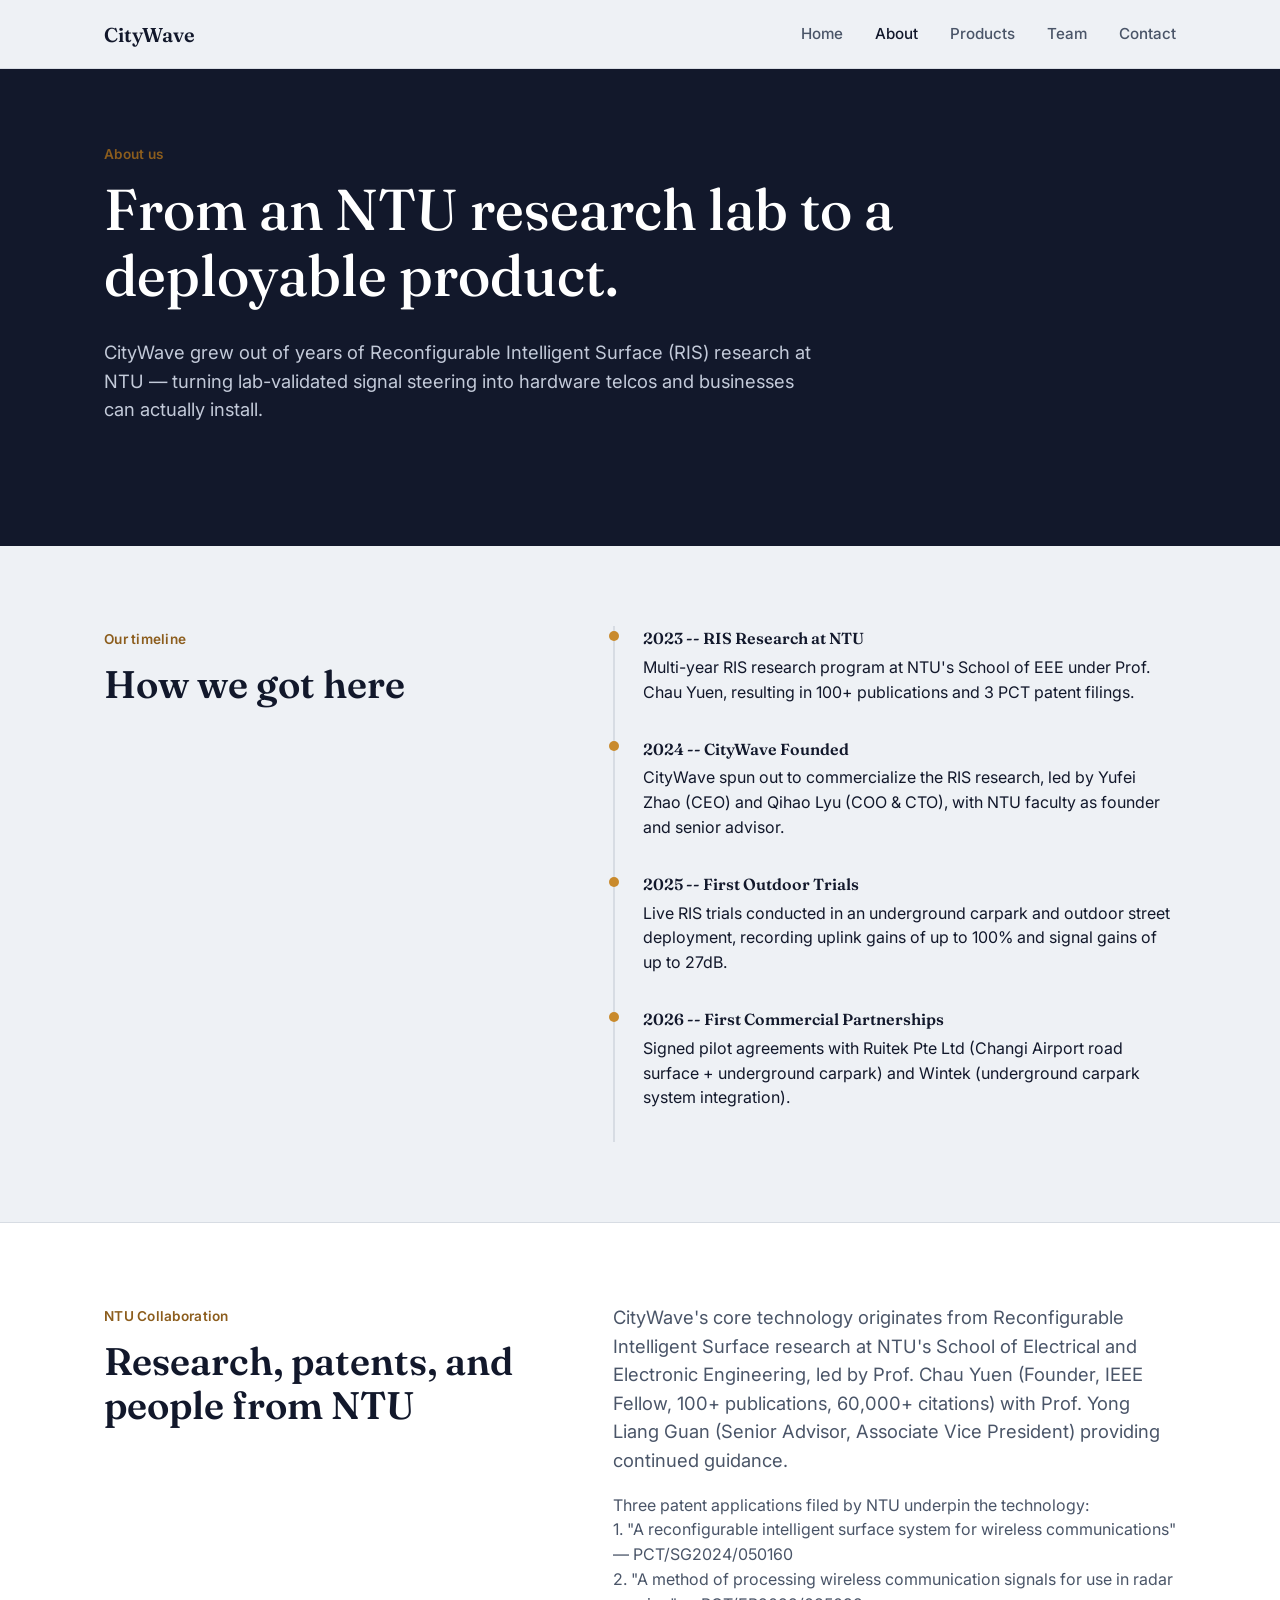
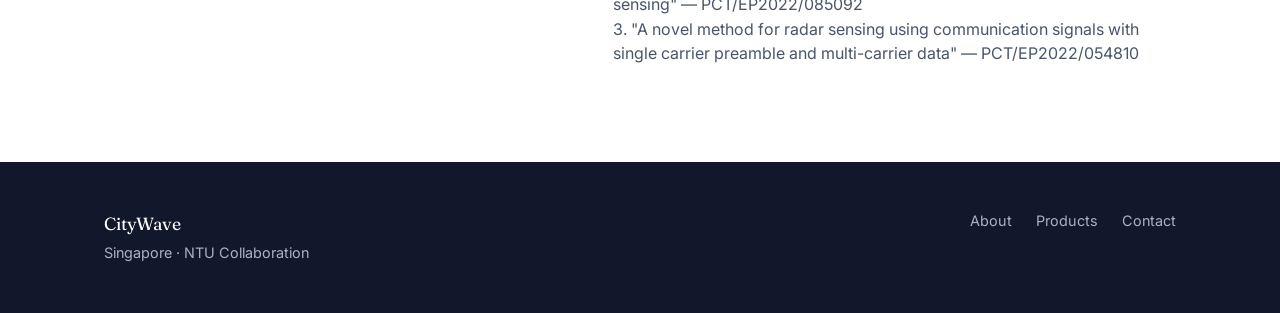
==== about.html @ 8ba80306 "Initial Site Scaffold" ====
<!DOCTYPE html>
<html lang="en">
<head>
<meta charset="UTF-8">
<meta name="viewport" content="width=device-width, initial-scale=1.0">
<title>About — CityWave</title>
<link rel="preconnect" href="https://fonts.googleapis.com">
<link href="https://fonts.googleapis.com/css2?family=Fraunces:wght@500;600&family=Inter:wght@400;500;600&display=swap" rel="stylesheet">
<link rel="stylesheet" href="css/style.css">
<link rel="stylesheet" href="css/components.css">
</head>
<body>

<nav class="site-nav">
  <div class="container">
    <a href="index.html" class="brand">CityWave</a>
    <button class="nav-toggle" aria-label="Toggle navigation" aria-expanded="false">☰</button>
    <ul class="nav-links">
      <li><a href="index.html">Home</a></li>
      <li><a href="about.html" aria-current="page">About</a></li>
      <li><a href="products.html">Products</a></li>
      <li><a href="team.html">Team</a></li>
      <li><a href="contact.html">Contact</a></li>
    </ul>
  </div>
</nav>

<header class="hero" style="padding-bottom:2rem;">
  <div class="container" style="grid-template-columns:1fr;">
    <div>
      <span class="eyebrow">About us</span>
      <h1>From an NTU research lab to a deployable product.</h1>
      <p class="lede" style="max-width:60ch;">CityWave grew out of years of Reconfigurable Intelligent Surface (RIS) research at NTU — turning lab-validated signal steering into hardware telcos and businesses can actually install.</p>
    </div>
  </div>
</header>

<section>
  <div class="container split">
    <div>
      <span class="eyebrow">Our timeline</span>
      <h2>How we got here</h2>
    </div>
    <ul class="timeline">
      <li>
        <span class="year">2023 -- RIS Research at NTU</span>
        Multi-year RIS research program at NTU's School of EEE under Prof. Chau Yuen, resulting in 100+ publications and 3 PCT patent filings.
      </li>
      <li>
        <span class="year">2024 -- CityWave Founded</span>
        CityWave spun out to commercialize the RIS research, led by Yufei Zhao (CEO) and Qihao Lyu (COO & CTO), with NTU faculty as founder and senior advisor.
      </li>
      <li>
        <span class="year">2025 -- First Outdoor Trials</span>
        Live RIS trials conducted in an underground carpark and outdoor street deployment, recording uplink gains of up to 100% and signal gains of up to 27dB.
      </li>
      <li>
        <span class="year">2026 -- First Commercial Partnerships</span>
        Signed pilot agreements with Ruitek Pte Ltd (Changi Airport road surface + underground carpark) and Wintek (underground carpark system integration).
      </li>
    </ul>
  </div>
</section>

<section style="background:var(--paper-raised); border-top:1px solid var(--line);">
  <div class="container split">
    <div>
      <span class="eyebrow">NTU Collaboration</span>
      <h2>Research, patents, and people from NTU</h2>
    </div>
    <div>
      <p class="lede" style="max-width:60ch;">CityWave's core technology originates from Reconfigurable Intelligent Surface research at NTU's School of Electrical and Electronic Engineering, led by Prof. Chau Yuen (Founder, IEEE Fellow, 100+ publications, 60,000+ citations) with Prof. Yong Liang Guan (Senior Advisor, Associate Vice President) providing continued guidance.</p>
      <p style="color:var(--slate); max-width:60ch;">Three patent applications filed by NTU underpin the technology:
        <br>1. "A reconfigurable intelligent surface system for wireless communications" — PCT/SG2024/050160
        <br>2. "A method of processing wireless communication signals for use in radar sensing" — PCT/EP2022/085092
        <br>3. "A novel method for radar sensing using communication signals with single carrier preamble and multi-carrier data" — PCT/EP2022/054810</p>
    </div>
  </div>
</section>

<footer class="site-footer">
  <div class="container">
    <div>
      <p style="margin:0; color:#fff; font-family:var(--font-display); font-size:1.1rem;">CityWave</p>
      <p style="margin:0.3rem 0 0;">Singapore · NTU Collaboration</p>
    </div>
    <ul class="footer-links">
      <li><a href="about.html">About</a></li>
      <li><a href="products.html">Products</a></li>
      <li><a href="contact.html">Contact</a></li>
    </ul>
  </div>
</footer>

<script src="js/main.js"></script>
</body>
</html>
---- css/style.css ----
/* =========================================================
   Solstice Labs — Global Styles
   Replace "Solstice Labs" throughout with your real company name.
   ========================================================= */

:root {
  /* Color tokens */
  --ink: #12182B;        /* primary dark — bg for hero/footer, text elsewhere */
  --ink-soft: #2A3350;   /* lighter panel on dark sections */
  --paper: #EEF1F5;      /* page background */
  --paper-raised: #FFFFFF;
  --slate: #4A5568;      /* secondary text */
  --slate-light: #7C879C;
  --accent: #C98A2C;     /* amber — links, highlights, CTA */
  --accent-deep: #8C5D1D;
  --line: #D7DCE3;       /* hairline borders */

  /* Type */
  --font-display: "Fraunces", Georgia, serif;
  --font-body: "Inter", -apple-system, BlinkMacSystemFont, sans-serif;

  /* Layout */
  --max-width: 1120px;
  --gutter: 1.5rem;
}

* { box-sizing: border-box; }

html {
  scroll-behavior: smooth;
}

body {
  margin: 0;
  font-family: var(--font-body);
  color: var(--ink);
  background: var(--paper);
  line-height: 1.55;
  -webkit-font-smoothing: antialiased;
}

img { max-width: 100%; display: block; }

a {
  color: inherit;
  text-decoration: none;
}

h1, h2, h3, h4 {
  font-family: var(--font-display);
  font-weight: 600;
  line-height: 1.15;
  margin: 0 0 0.5em;
}

h1 { font-size: clamp(2.4rem, 5vw, 3.6rem); font-weight: 500; }
h2 { font-size: clamp(1.7rem, 3.2vw, 2.4rem); }
h3 { font-size: 1.25rem; }

p { margin: 0 0 1em; }

.container {
  max-width: var(--max-width);
  margin: 0 auto;
  padding: 0 var(--gutter);
}

section {
  padding: 5rem 0;
}

.eyebrow {
  color: var(--accent-deep);
  font-size: 0.85rem;
  font-weight: 600;
  letter-spacing: 0.02em;
  margin-bottom: 0.75rem;
  display: inline-block;
}

.lede {
  font-size: 1.15rem;
  color: var(--slate);
  max-width: 42ch;
}

.btn {
  display: inline-flex;
  align-items: center;
  gap: 0.5rem;
  padding: 0.75rem 1.4rem;
  border-radius: 4px;
  font-weight: 600;
  font-size: 0.95rem;
  cursor: pointer;
  border: 1px solid transparent;
  transition: background 0.15s ease, color 0.15s ease, border-color 0.15s ease;
}

.btn-primary {
  background: var(--accent);
  color: var(--ink);
}
.btn-primary:hover { background: #b87c26; }

.btn-ghost {
  border-color: rgba(255,255,255,0.35);
  color: inherit;
}
.btn-ghost:hover { border-color: var(--accent); color: var(--accent); }

@media (prefers-reduced-motion: reduce) {
  html { scroll-behavior: auto; }
  * { animation-duration: 0.001ms !important; transition-duration: 0.001ms !important; }
}

@media (max-width: 720px) {
  section { padding: 3.5rem 0; }
}
---- css/components.css ----
/* =========================================================
   Reusable components: nav, footer, cards, hero, timeline
   ========================================================= */

/* --- Nav --- */
.site-nav {
  position: sticky;
  top: 0;
  z-index: 50;
  background: var(--paper);
  border-bottom: 1px solid var(--line);
}

.site-nav .container {
  display: flex;
  align-items: center;
  justify-content: space-between;
  height: 4.25rem;
}

.brand {
  font-family: var(--font-display);
  font-size: 1.25rem;
  font-weight: 600;
}

.nav-links {
  display: flex;
  gap: 2rem;
  list-style: none;
  margin: 0;
  padding: 0;
  font-size: 0.95rem;
  font-weight: 500;
}

.nav-links a {
  color: var(--slate);
  transition: color 0.15s ease;
}
.nav-links a:hover,
.nav-links a[aria-current="page"] {
  color: var(--ink);
}

.nav-toggle {
  display: none;
  background: none;
  border: none;
  font-size: 1.5rem;
  cursor: pointer;
}

@media (max-width: 720px) {
  .nav-links {
    position: absolute;
    top: 4.25rem;
    left: 0;
    right: 0;
    background: var(--paper);
    border-bottom: 1px solid var(--line);
    flex-direction: column;
    gap: 0;
    display: none;
  }
  .nav-links.open { display: flex; }
  .nav-links li { border-top: 1px solid var(--line); }
  .nav-links a { display: block; padding: 1rem var(--gutter); }
  .nav-toggle { display: block; }
}

/* --- Hero --- */
.hero {
  background: var(--ink);
  color: var(--paper);
}

.hero .container {
  display: grid;
  grid-template-columns: 1.1fr 0.9fr;
  gap: 3rem;
  align-items: center;
  padding-top: 4.5rem;
  padding-bottom: 4.5rem;
}

.hero h1 { color: #fff; }
.hero .lede { color: #C3CAD9; }

.hero-actions {
  display: flex;
  gap: 1rem;
  margin-top: 2rem;
}

.hero-diagram { width: 100%; height: auto; }

@media (max-width: 860px) {
  .hero .container { grid-template-columns: 1fr; }
  .hero-diagram { max-width: 340px; margin: 0 auto; }
}

/* --- Collaboration strip --- */
.collab-strip {
  padding: 2rem 0;
  border-bottom: 1px solid var(--line);
}
.collab-strip .container {
  display: flex;
  align-items: center;
  gap: 1.5rem;
  flex-wrap: wrap;
}
.collab-strip p {
  margin: 0;
  color: var(--slate);
  font-size: 0.95rem;
}
.collab-badge {
  font-family: var(--font-display);
  font-weight: 600;
  border: 1px solid var(--line);
  border-radius: 4px;
  padding: 0.4rem 0.9rem;
  font-size: 0.9rem;
}

/* --- Cards --- */
.card-grid {
  display: grid;
  grid-template-columns: repeat(3, 1fr);
  gap: 1.75rem;
}

@media (max-width: 860px) {
  .card-grid { grid-template-columns: 1fr; }
}

.card {
  background: var(--paper-raised);
  border: 1px solid var(--line);
  border-radius: 6px;
  padding: 1.75rem;
}

.card .tag {
  font-size: 0.8rem;
  font-weight: 600;
  color: var(--accent-deep);
  margin-bottom: 0.6rem;
  display: inline-block;
}

.card p { color: var(--slate); font-size: 0.95rem; }

.card-link {
  font-weight: 600;
  color: var(--ink);
  border-bottom: 1px solid var(--accent);
}

/* --- Section split (two-column editorial) --- */
.split {
  display: grid;
  grid-template-columns: 0.9fr 1.1fr;
  gap: 3rem;
  align-items: start;
}
@media (max-width: 860px) {
  .split { grid-template-columns: 1fr; }
}

/* --- Timeline (founding story — genuinely sequential) --- */
.timeline {
  list-style: none;
  margin: 0;
  padding: 0;
  border-left: 2px solid var(--line);
}
.timeline li {
  position: relative;
  padding: 0 0 2rem 1.75rem;
}
.timeline li::before {
  content: "";
  position: absolute;
  left: -6px;
  top: 0.3rem;
  width: 10px;
  height: 10px;
  border-radius: 50%;
  background: var(--accent);
}
.timeline .year {
  font-family: var(--font-display);
  font-weight: 600;
  color: var(--ink);
  display: block;
  margin-bottom: 0.25rem;
}

/* --- Team --- */
.team-grid {
  display: grid;
  grid-template-columns: repeat(3, 1fr);
  gap: 2rem;
}
@media (max-width: 720px) {
  .team-grid { grid-template-columns: repeat(2, 1fr); }
}
.avatar {
  width: 72px;
  height: 72px;
  border-radius: 50%;
  background: var(--ink);
  color: #fff;
  display: flex;
  align-items: center;
  justify-content: center;
  font-family: var(--font-display);
  font-size: 1.3rem;
  margin-bottom: 1rem;
}
.team-member .role {
  color: var(--accent-deep);
  font-size: 0.9rem;
  font-weight: 600;
  margin-bottom: 0.5rem;
  display: block;
}

/* --- Contact form --- */
.contact-form {
  display: grid;
  gap: 1.1rem;
  max-width: 520px;
}
.contact-form label {
  display: block;
  font-weight: 600;
  font-size: 0.9rem;
  margin-bottom: 0.4rem;
}
.contact-form input,
.contact-form textarea {
  width: 100%;
  padding: 0.7rem 0.9rem;
  border: 1px solid var(--line);
  border-radius: 4px;
  font-family: var(--font-body);
  font-size: 1rem;
  background: var(--paper-raised);
}
.contact-form textarea { resize: vertical; min-height: 120px; }

/* --- Footer --- */
.site-footer {
  background: var(--ink);
  color: #A9B2C4;
  padding: 3rem 0;
  font-size: 0.9rem;
}
.site-footer .container {
  display: flex;
  justify-content: space-between;
  flex-wrap: wrap;
  gap: 1.5rem;
}
.site-footer a:hover { color: #fff; }
.footer-links {
  display: flex;
  gap: 1.5rem;
  list-style: none;
  padding: 0;
  margin: 0;
}
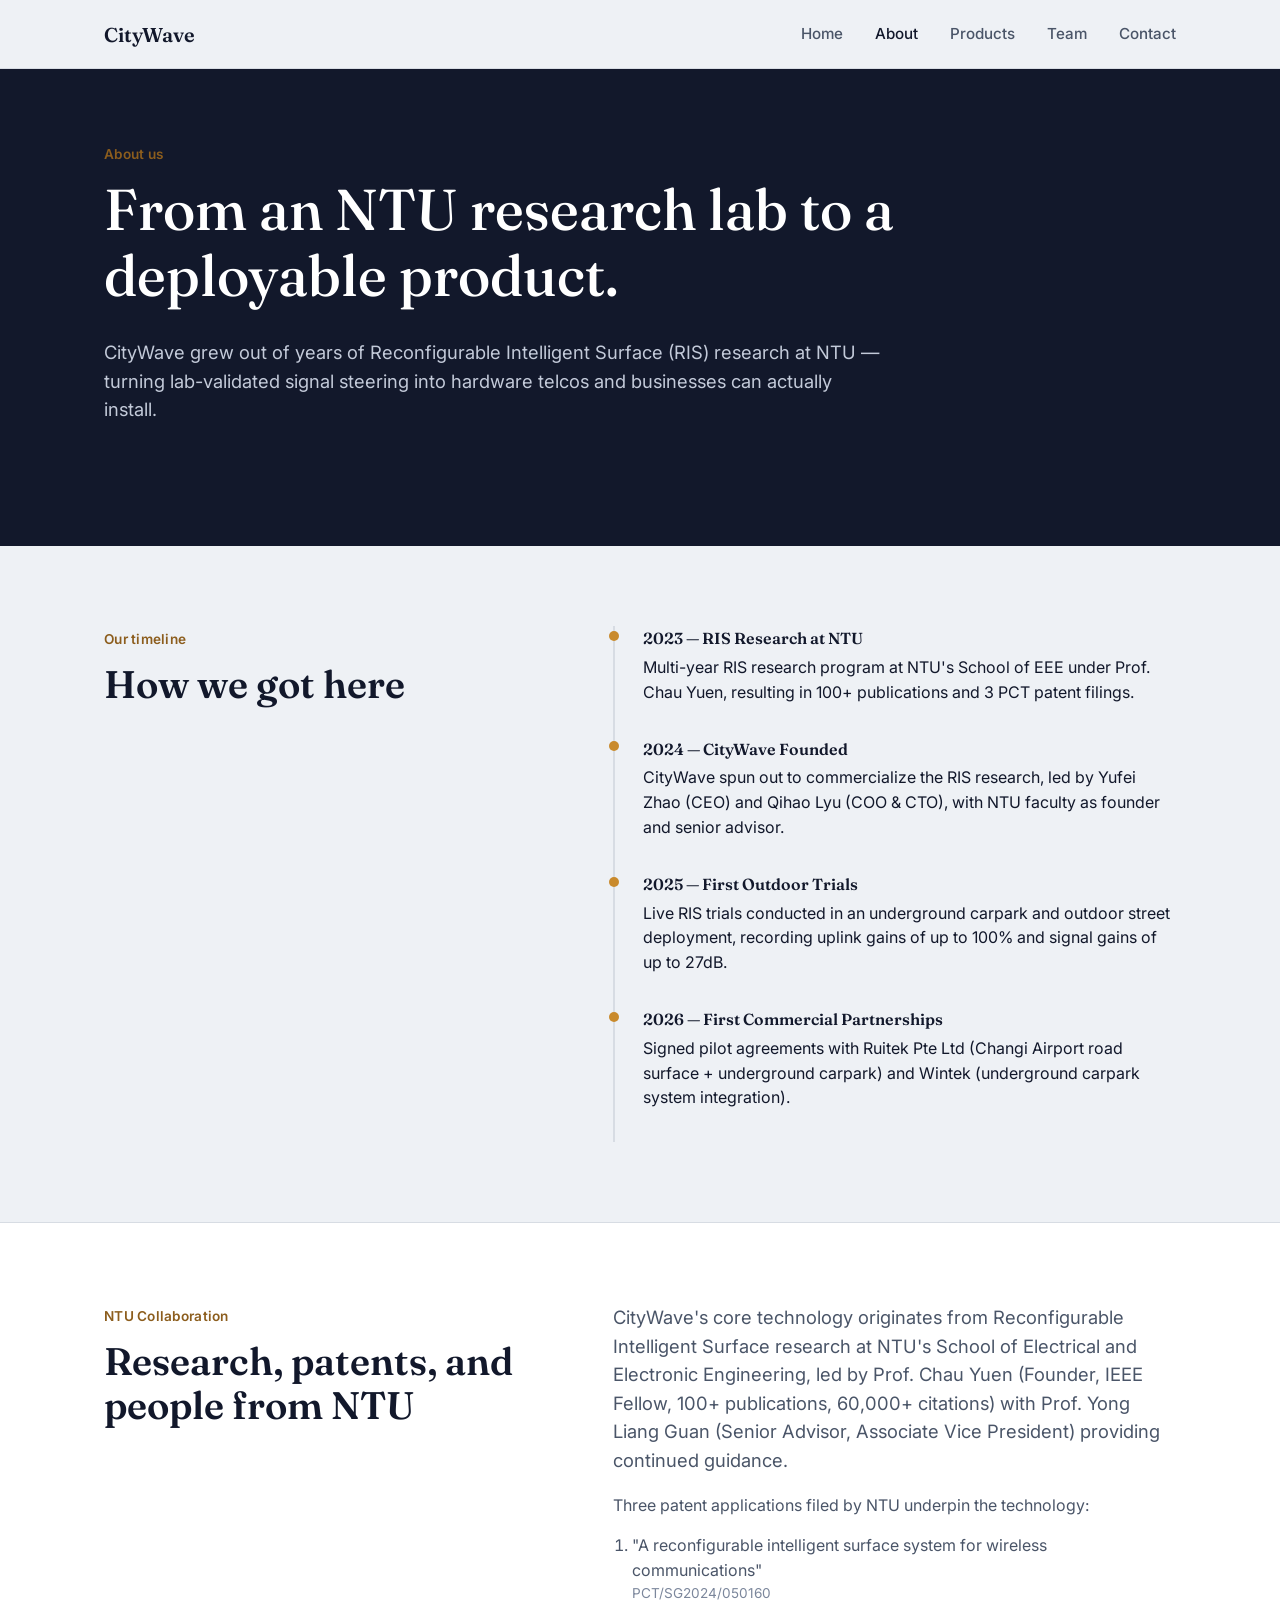
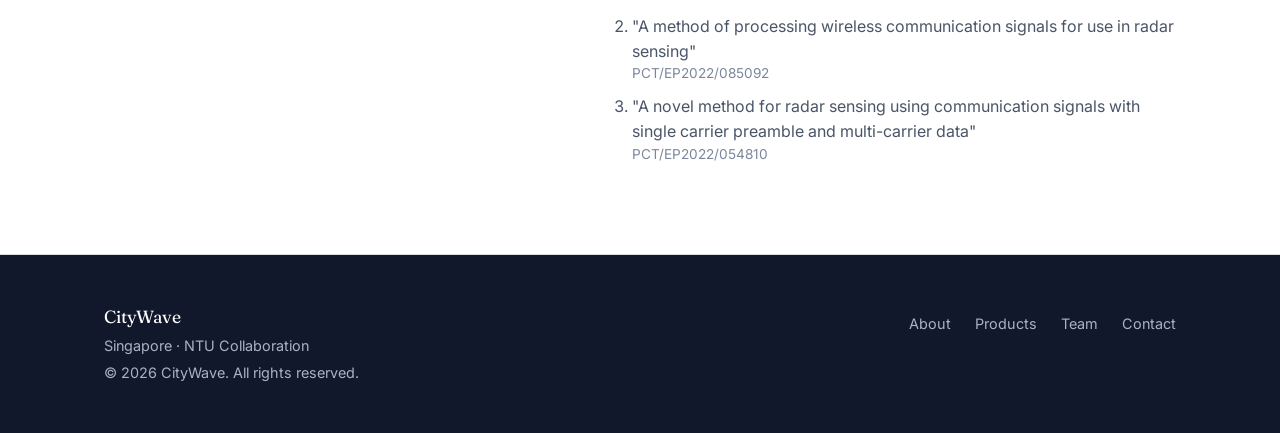
==== commit d998ff0f: "feat: add team photos, hero animation and site-wide polish" ====
--- a/about.html
+++ b/about.html
@@ -4,7 +4,15 @@
 <meta charset="UTF-8">
 <meta name="viewport" content="width=device-width, initial-scale=1.0">
 <title>About — CityWave</title>
+<meta name="description" content="CityWave grew out of Reconfigurable Intelligent Surface research at NTU's School of EEE, turning lab-validated signal steering into deployable hardware.">
+<meta name="theme-color" content="#EEF1F5">
+<meta property="og:type" content="website">
+<meta property="og:site_name" content="CityWave">
+<meta property="og:title" content="About — CityWave">
+<meta property="og:description" content="From an NTU research lab to a deployable 5G coverage product.">
+<link rel="icon" href="favicon.svg" type="image/svg+xml">
 <link rel="preconnect" href="https://fonts.googleapis.com">
+<link rel="preconnect" href="https://fonts.gstatic.com" crossorigin>
 <link href="https://fonts.googleapis.com/css2?family=Fraunces:wght@500;600&family=Inter:wght@400;500;600&display=swap" rel="stylesheet">
 <link rel="stylesheet" href="css/style.css">
 <link rel="stylesheet" href="css/components.css">
@@ -14,8 +22,8 @@
 <nav class="site-nav">
   <div class="container">
     <a href="index.html" class="brand">CityWave</a>
-    <button class="nav-toggle" aria-label="Toggle navigation" aria-expanded="false">☰</button>
-    <ul class="nav-links">
+    <button class="nav-toggle" aria-label="Menu" aria-controls="site-menu" aria-expanded="false"><span class="nav-toggle-bars" aria-hidden="true"></span></button>
+    <ul class="nav-links" id="site-menu">
       <li><a href="index.html">Home</a></li>
       <li><a href="about.html" aria-current="page">About</a></li>
       <li><a href="products.html">Products</a></li>
@@ -25,12 +33,12 @@
   </div>
 </nav>
 
-<header class="hero" style="padding-bottom:2rem;">
-  <div class="container" style="grid-template-columns:1fr;">
+<header class="hero hero--page">
+  <div class="container">
     <div>
       <span class="eyebrow">About us</span>
       <h1>From an NTU research lab to a deployable product.</h1>
-      <p class="lede" style="max-width:60ch;">CityWave grew out of years of Reconfigurable Intelligent Surface (RIS) research at NTU — turning lab-validated signal steering into hardware telcos and businesses can actually install.</p>
+      <p class="lede lede--wide">CityWave grew out of years of Reconfigurable Intelligent Surface (RIS) research at NTU — turning lab-validated signal steering into hardware telcos and businesses can actually install.</p>
     </div>
   </div>
 </header>
@@ -43,37 +51,39 @@
     </div>
     <ul class="timeline">
       <li>
-        <span class="year">2023 -- RIS Research at NTU</span>
+        <span class="year">2023 — RIS Research at NTU</span>
         Multi-year RIS research program at NTU's School of EEE under Prof. Chau Yuen, resulting in 100+ publications and 3 PCT patent filings.
       </li>
       <li>
-        <span class="year">2024 -- CityWave Founded</span>
+        <span class="year">2024 — CityWave Founded</span>
         CityWave spun out to commercialize the RIS research, led by Yufei Zhao (CEO) and Qihao Lyu (COO & CTO), with NTU faculty as founder and senior advisor.
       </li>
       <li>
-        <span class="year">2025 -- First Outdoor Trials</span>
+        <span class="year">2025 — First Outdoor Trials</span>
         Live RIS trials conducted in an underground carpark and outdoor street deployment, recording uplink gains of up to 100% and signal gains of up to 27dB.
       </li>
       <li>
-        <span class="year">2026 -- First Commercial Partnerships</span>
+        <span class="year">2026 — First Commercial Partnerships</span>
         Signed pilot agreements with Ruitek Pte Ltd (Changi Airport road surface + underground carpark) and Wintek (underground carpark system integration).
       </li>
     </ul>
   </div>
 </section>
 
-<section style="background:var(--paper-raised); border-top:1px solid var(--line);">
+<section class="section-alt">
   <div class="container split">
     <div>
       <span class="eyebrow">NTU Collaboration</span>
       <h2>Research, patents, and people from NTU</h2>
     </div>
     <div>
-      <p class="lede" style="max-width:60ch;">CityWave's core technology originates from Reconfigurable Intelligent Surface research at NTU's School of Electrical and Electronic Engineering, led by Prof. Chau Yuen (Founder, IEEE Fellow, 100+ publications, 60,000+ citations) with Prof. Yong Liang Guan (Senior Advisor, Associate Vice President) providing continued guidance.</p>
-      <p style="color:var(--slate); max-width:60ch;">Three patent applications filed by NTU underpin the technology:
-        <br>1. "A reconfigurable intelligent surface system for wireless communications" — PCT/SG2024/050160
-        <br>2. "A method of processing wireless communication signals for use in radar sensing" — PCT/EP2022/085092
-        <br>3. "A novel method for radar sensing using communication signals with single carrier preamble and multi-carrier data" — PCT/EP2022/054810</p>
+      <p class="lede lede--wide">CityWave's core technology originates from Reconfigurable Intelligent Surface research at NTU's School of Electrical and Electronic Engineering, led by Prof. Chau Yuen (Founder, IEEE Fellow, 100+ publications, 60,000+ citations) with Prof. Yong Liang Guan (Senior Advisor, Associate Vice President) providing continued guidance.</p>
+      <p class="muted">Three patent applications filed by NTU underpin the technology:</p>
+      <ol class="patent-list">
+        <li>"A reconfigurable intelligent surface system for wireless communications" <span class="patent-id">PCT/SG2024/050160</span></li>
+        <li>"A method of processing wireless communication signals for use in radar sensing" <span class="patent-id">PCT/EP2022/085092</span></li>
+        <li>"A novel method for radar sensing using communication signals with single carrier preamble and multi-carrier data" <span class="patent-id">PCT/EP2022/054810</span></li>
+      </ol>
     </div>
   </div>
 </section>
@@ -81,12 +91,14 @@
 <footer class="site-footer">
   <div class="container">
     <div>
-      <p style="margin:0; color:#fff; font-family:var(--font-display); font-size:1.1rem;">CityWave</p>
-      <p style="margin:0.3rem 0 0;">Singapore · NTU Collaboration</p>
+      <p class="footer-brand">CityWave</p>
+      <p class="footer-meta">Singapore · NTU Collaboration</p>
+      <p class="footer-meta">© 2026 CityWave. All rights reserved.</p>
     </div>
     <ul class="footer-links">
       <li><a href="about.html">About</a></li>
       <li><a href="products.html">Products</a></li>
+      <li><a href="team.html">Team</a></li>
       <li><a href="contact.html">Contact</a></li>
     </ul>
   </div>
--- a/css/style.css
+++ b/css/style.css
@@ -1,6 +1,5 @@
 /* =========================================================
-   Solstice Labs — Global Styles
-   Replace "Solstice Labs" throughout with your real company name.
+   CityWave — Global Styles
    ========================================================= */
 
 :root {
@@ -22,12 +21,14 @@
   /* Layout */
   --max-width: 1120px;
   --gutter: 1.5rem;
+  --nav-height: 4.25rem;
 }
 
 * { box-sizing: border-box; }
 
 html {
   scroll-behavior: smooth;
+  scroll-padding-top: var(--nav-height); /* keep anchor targets clear of the sticky nav */
 }
 
 body {
@@ -53,8 +54,8 @@
   margin: 0 0 0.5em;
 }
 
-h1 { font-size: clamp(2.4rem, 5vw, 3.6rem); font-weight: 500; }
-h2 { font-size: clamp(1.7rem, 3.2vw, 2.4rem); }
+h1 { font-size: clamp(2rem, 4.5vw + 0.5rem, 3.6rem); font-weight: 500; }
+h2 { font-size: clamp(1.5rem, 3vw + 0.4rem, 2.4rem); }
 h3 { font-size: 1.25rem; }
 
 p { margin: 0 0 1em; }
@@ -68,6 +69,14 @@
 section {
   padding: 5rem 0;
 }
+
+.section-alt {
+  background: var(--paper-raised);
+  border-top: 1px solid var(--line);
+  border-bottom: 1px solid var(--line);
+}
+
+.section-title { margin-bottom: 2.5rem; }
 
 .eyebrow {
   color: var(--accent-deep);
@@ -83,19 +92,26 @@
   color: var(--slate);
   max-width: 42ch;
 }
+.lede--wide { max-width: 65ch; }
+
+.muted { color: var(--slate); }
 
 .btn {
   display: inline-flex;
   align-items: center;
+  justify-content: center;
   gap: 0.5rem;
+  min-height: 44px;
   padding: 0.75rem 1.4rem;
   border-radius: 4px;
   font-weight: 600;
   font-size: 0.95rem;
+  font-family: var(--font-body);
   cursor: pointer;
   border: 1px solid transparent;
   transition: background 0.15s ease, color 0.15s ease, border-color 0.15s ease;
 }
+.btn:disabled { opacity: 0.6; cursor: wait; }
 
 .btn-primary {
   background: var(--accent);
@@ -109,9 +125,20 @@
 }
 .btn-ghost:hover { border-color: var(--accent); color: var(--accent); }
 
+/* Scroll reveal — main.js adds .reveal to section content, then .is-visible once it scrolls into view */
+.reveal {
+  opacity: 0;
+  transform: translateY(24px);
+  transition: opacity 0.6s ease, transform 0.6s ease;
+}
+.reveal.is-visible {
+  opacity: 1;
+  transform: none;
+}
+
 @media (prefers-reduced-motion: reduce) {
   html { scroll-behavior: auto; }
-  * { animation-duration: 0.001ms !important; transition-duration: 0.001ms !important; }
+  *, *::before, *::after { animation-duration: 0.001ms !important; transition-duration: 0.001ms !important; }
 }
 
 @media (max-width: 720px) {
--- a/css/components.css
+++ b/css/components.css
@@ -15,7 +15,7 @@
   display: flex;
   align-items: center;
   justify-content: space-between;
-  height: 4.25rem;
+  height: var(--nav-height);
 }
 
 .brand {
@@ -43,22 +43,52 @@
   color: var(--ink);
 }
 
+/* Hamburger button: 44px tap target, three CSS bars that morph into an X */
 .nav-toggle {
   display: none;
+  align-items: center;
+  justify-content: center;
+  width: 44px;
+  height: 44px;
+  margin-right: -10px; /* optically align the bars with the gutter */
+  padding: 0;
   background: none;
   border: none;
-  font-size: 1.5rem;
+  color: var(--ink);
   cursor: pointer;
 }
+.nav-toggle-bars,
+.nav-toggle-bars::before,
+.nav-toggle-bars::after {
+  display: block;
+  width: 22px;
+  height: 2px;
+  border-radius: 2px;
+  background: currentColor;
+  transition: transform 0.2s ease, background-color 0.2s ease;
+}
+.nav-toggle-bars { position: relative; }
+.nav-toggle-bars::before,
+.nav-toggle-bars::after {
+  content: "";
+  position: absolute;
+  left: 0;
+}
+.nav-toggle-bars::before { top: -7px; }
+.nav-toggle-bars::after { top: 7px; }
+.nav-toggle[aria-expanded="true"] .nav-toggle-bars { background-color: transparent; }
+.nav-toggle[aria-expanded="true"] .nav-toggle-bars::before { transform: translateY(7px) rotate(45deg); }
+.nav-toggle[aria-expanded="true"] .nav-toggle-bars::after { transform: translateY(-7px) rotate(-45deg); }
 
 @media (max-width: 720px) {
   .nav-links {
     position: absolute;
-    top: 4.25rem;
+    top: var(--nav-height);
     left: 0;
     right: 0;
     background: var(--paper);
     border-bottom: 1px solid var(--line);
+    box-shadow: 0 12px 24px rgba(18, 24, 43, 0.08);
     flex-direction: column;
     gap: 0;
     display: none;
@@ -66,7 +96,7 @@
   .nav-links.open { display: flex; }
   .nav-links li { border-top: 1px solid var(--line); }
   .nav-links a { display: block; padding: 1rem var(--gutter); }
-  .nav-toggle { display: block; }
+  .nav-toggle { display: inline-flex; }
 }
 
 /* --- Hero --- */
@@ -84,20 +114,110 @@
   padding-bottom: 4.5rem;
 }
 
+/* Inner-page hero: single column, tighter bottom */
+.hero--page { padding-bottom: 2rem; }
+.hero--page .container { grid-template-columns: 1fr; }
+
 .hero h1 { color: #fff; }
 .hero .lede { color: #C3CAD9; }
 
 .hero-actions {
   display: flex;
+  flex-wrap: wrap;
   gap: 1rem;
   margin-top: 2rem;
 }
 
 .hero-diagram { width: 100%; height: auto; }
+
+/* Hero signal animation — one 3.6s loop:
+   0–0.9s pulse travels base station -> panel, panel ripples,
+   0.9–1.8s pulses travel panel -> devices, devices light up on arrival.
+   Lines use pathLength="1", so dash lengths are fractions of each line. */
+.hero-diagram .signal line {
+  stroke-dasharray: 0.18 2;
+  stroke-dashoffset: 0.2; /* dash parked just before the line start = hidden */
+  animation: signal-travel 3.6s linear infinite;
+}
+.hero-diagram .signal-out { animation-delay: 0.9s; }
+
+.hero-diagram .ripple,
+.hero-diagram .node {
+  transform-box: fill-box;
+  transform-origin: center;
+}
+.hero-diagram .ripple {
+  opacity: 0;
+  animation: ripple 3.6s ease-out 0.9s infinite;
+}
+.hero-diagram .node-source { animation: node-ping 3.6s ease-out infinite; }
+.hero-diagram .node-device { animation: node-ping 3.6s ease-out 1.8s infinite; }
+
+@keyframes signal-travel {
+  0%        { stroke-dashoffset: 0.2; }
+  25%, 100% { stroke-dashoffset: -1.02; }
+}
+@keyframes ripple {
+  0%        { opacity: 0.9; transform: scale(1); }
+  35%, 100% { opacity: 0;   transform: scale(4); }
+}
+@keyframes node-ping {
+  0%        { fill: #F2C27A; transform: scale(1.5); }
+  20%, 100% { fill: #EEF1F5; transform: scale(1); }
+}
+
+@media (prefers-reduced-motion: reduce) {
+  .hero-diagram * { animation: none !important; }
+}
 
 @media (max-width: 860px) {
   .hero .container { grid-template-columns: 1fr; }
   .hero-diagram { max-width: 340px; margin: 0 auto; }
+}
+
+@media (max-width: 600px) {
+  .hero .container { padding-top: 3rem; padding-bottom: 3rem; }
+  .hero--page .container { padding-bottom: 1.5rem; }
+  .hero-diagram { display: none; } /* decorative; keep the headline + CTAs above the fold */
+}
+
+@media (max-width: 480px) {
+  .hero-actions .btn { flex: 1 1 100%; }
+}
+
+/* --- Stats band (light, directly under the homepage hero) --- */
+.stats {
+  padding: 2.5rem 0;
+  border-bottom: 1px solid var(--line);
+}
+.stat-list {
+  list-style: none;
+  margin: 0;
+  padding: 0;
+  display: grid;
+  grid-template-columns: repeat(3, 1fr);
+  gap: 2rem;
+}
+.stat-value {
+  display: block;
+  font-family: var(--font-display);
+  font-size: clamp(2.2rem, 2.5vw + 1.2rem, 3.2rem);
+  font-weight: 600;
+  line-height: 1.1;
+  color: var(--accent-deep); /* bright --accent is too low-contrast on the light background */
+  font-variant-numeric: tabular-nums; /* digits keep the same width while counting up */
+}
+.stat-unit { font-size: 0.55em; }
+.stat-label {
+  display: block;
+  margin-top: 0.5rem;
+  max-width: 24ch;
+  color: var(--slate);
+  font-size: 0.95rem;
+}
+
+@media (max-width: 600px) {
+  .stat-list { grid-template-columns: 1fr; gap: 1.5rem; }
 }
 
 /* --- Collaboration strip --- */
@@ -126,14 +246,11 @@
 }
 
 /* --- Cards --- */
+/* auto-fit: as many columns as fit, so 2 cards fill the row and phones get 1 column */
 .card-grid {
   display: grid;
-  grid-template-columns: repeat(3, 1fr);
+  grid-template-columns: repeat(auto-fit, minmax(min(280px, 100%), 1fr));
   gap: 1.75rem;
-}
-
-@media (max-width: 860px) {
-  .card-grid { grid-template-columns: 1fr; }
 }
 
 .card {
@@ -159,6 +276,31 @@
   border-bottom: 1px solid var(--accent);
 }
 
+/* --- Products --- */
+.product-list {
+  display: grid;
+  gap: 1.75rem;
+}
+.card .lede { font-size: 1.05rem; }
+
+.spec-heading {
+  font-family: var(--font-body);
+  font-size: 0.85rem;
+  font-weight: 600;
+  color: var(--ink);
+  margin: 1.25rem 0 0.5rem;
+}
+.spec-list {
+  margin: 0;
+  padding-left: 1.2rem;
+  color: var(--slate);
+}
+.spec-list li { margin-bottom: 0.35rem; }
+
+@media (max-width: 480px) {
+  .card { padding: 1.25rem; }
+}
+
 /* --- Section split (two-column editorial) --- */
 .split {
   display: grid;
@@ -167,7 +309,7 @@
   align-items: start;
 }
 @media (max-width: 860px) {
-  .split { grid-template-columns: 1fr; }
+  .split { grid-template-columns: 1fr; gap: 1.5rem; }
 }
 
 /* --- Timeline (founding story — genuinely sequential) --- */
@@ -199,14 +341,24 @@
   margin-bottom: 0.25rem;
 }
 
+.patent-list {
+  color: var(--slate);
+  max-width: 65ch;
+  padding-left: 1.2rem;
+  margin: 0;
+}
+.patent-list li { margin-bottom: 0.6rem; }
+.patent-list .patent-id {
+  display: block;
+  font-size: 0.85rem;
+  color: var(--slate-light);
+}
+
 /* --- Team --- */
 .team-grid {
   display: grid;
   grid-template-columns: repeat(3, 1fr);
   gap: 2rem;
-}
-@media (max-width: 720px) {
-  .team-grid { grid-template-columns: repeat(2, 1fr); }
 }
 .avatar {
   width: 72px;
@@ -220,7 +372,19 @@
   font-family: var(--font-display);
   font-size: 1.3rem;
   margin-bottom: 1rem;
-}
+  overflow: hidden;
+}
+/* Headshots were cropped from slides with a thin ring; scale up to clip it */
+.avatar img {
+  width: 100%;
+  height: 100%;
+  object-fit: cover;
+  transform: scale(1.12);
+}
+/* Source photo is stretched horizontally; restore proportions, nudge down to keep the hair */
+.avatar img.avatar--unstretch { transform: translateY(10%) scale(1.12, 1.34); }
+/* Proper square headshot (no slide ring), so no zoom needed */
+.avatar img.avatar--hd { transform: none; }
 .team-member .role {
   color: var(--accent-deep);
   font-size: 0.9rem;
@@ -228,8 +392,38 @@
   margin-bottom: 0.5rem;
   display: block;
 }
-
-/* --- Contact form --- */
+.team-member p { color: var(--slate); }
+
+@media (max-width: 720px) {
+  .team-grid { grid-template-columns: repeat(2, 1fr); }
+}
+/* Phones: one column, avatar beside the text instead of above it */
+@media (max-width: 520px) {
+  .team-grid { grid-template-columns: 1fr; gap: 1.75rem; }
+  .team-member {
+    display: grid;
+    grid-template-columns: 56px 1fr;
+    column-gap: 1rem;
+    align-items: start;
+  }
+  .team-member > * { grid-column: 2; }
+  .team-member .avatar {
+    grid-column: 1;
+    grid-row: 1 / span 3;
+    width: 56px;
+    height: 56px;
+    font-size: 1.1rem;
+    margin: 0;
+  }
+  .team-member p { margin-bottom: 0; }
+}
+
+/* --- Contact --- */
+.contact-direct a {
+  color: var(--ink);
+  border-bottom: 1px solid var(--accent);
+}
+
 .contact-form {
   display: grid;
   gap: 1.1rem;
@@ -248,10 +442,20 @@
   border: 1px solid var(--line);
   border-radius: 4px;
   font-family: var(--font-body);
-  font-size: 1rem;
+  font-size: 1rem; /* 16px+ stops iOS Safari zooming into the field */
   background: var(--paper-raised);
 }
 .contact-form textarea { resize: vertical; min-height: 120px; }
+.contact-form .btn { justify-self: start; }
+.form-status {
+  margin: 0;
+  min-height: 1.5em;
+  color: var(--slate);
+}
+
+@media (max-width: 480px) {
+  .contact-form .btn { justify-self: stretch; }
+}
 
 /* --- Footer --- */
 .site-footer {
@@ -267,10 +471,22 @@
   gap: 1.5rem;
 }
 .site-footer a:hover { color: #fff; }
+.footer-brand {
+  margin: 0;
+  color: #fff;
+  font-family: var(--font-display);
+  font-size: 1.1rem;
+}
+.footer-meta { margin: 0.3rem 0 0; }
 .footer-links {
   display: flex;
-  gap: 1.5rem;
+  flex-wrap: wrap;
+  gap: 0.25rem 1.5rem;
   list-style: none;
   padding: 0;
   margin: 0;
 }
+.footer-links a {
+  display: inline-block;
+  padding: 0.6rem 0; /* bigger tap target without changing the look */
+}
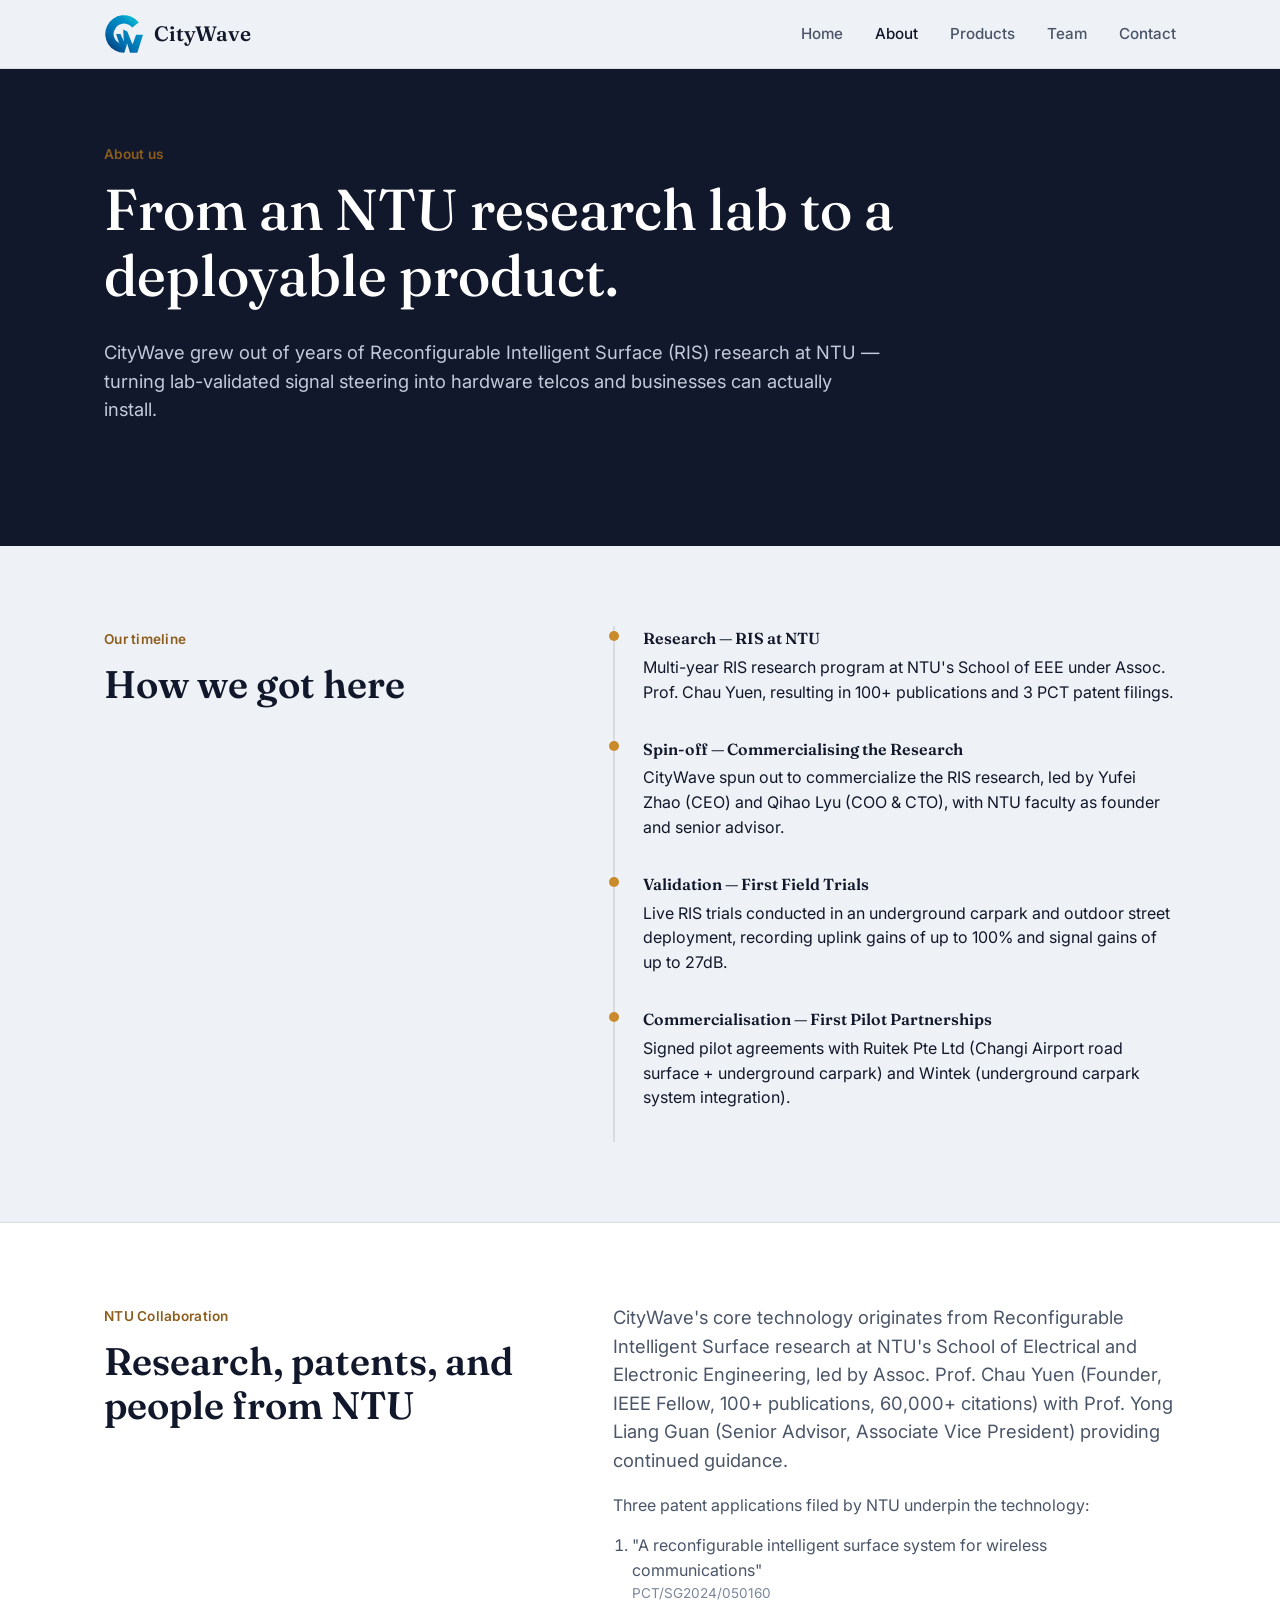
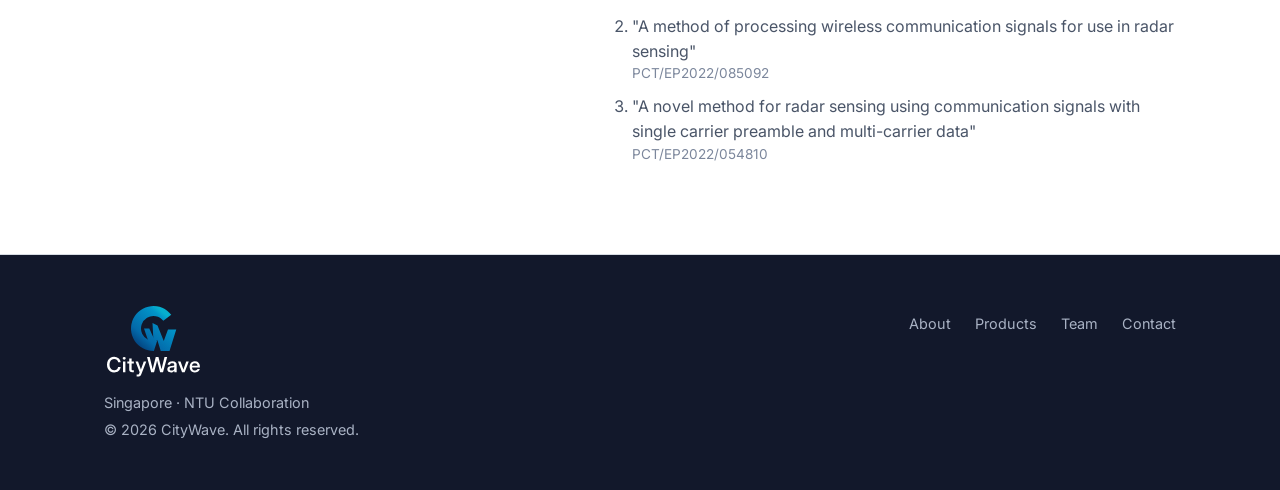
==== commit 93d7685f: "feat: add brand logo, product media and social preview metadata - Add CityWave logo set: the mark si" ====
--- a/about.html
+++ b/about.html
@@ -10,7 +10,14 @@
 <meta property="og:site_name" content="CityWave">
 <meta property="og:title" content="About — CityWave">
 <meta property="og:description" content="From an NTU research lab to a deployable 5G coverage product.">
-<link rel="icon" href="favicon.svg" type="image/svg+xml">
+<meta property="og:image" content="https://haexon.github.io/CityWave/images/og-image.png">
+<meta property="og:image:width" content="1200">
+<meta property="og:image:height" content="630">
+<meta property="og:image:alt" content="CityWave logo">
+<meta name="twitter:card" content="summary_large_image">
+<link rel="icon" href="images/favicon-32.png" type="image/png" sizes="32x32">
+<link rel="icon" href="images/favicon.svg" type="image/svg+xml">
+<link rel="apple-touch-icon" href="images/apple-touch-icon.png">
 <link rel="preconnect" href="https://fonts.googleapis.com">
 <link rel="preconnect" href="https://fonts.gstatic.com" crossorigin>
 <link href="https://fonts.googleapis.com/css2?family=Fraunces:wght@500;600&family=Inter:wght@400;500;600&display=swap" rel="stylesheet">
@@ -21,7 +28,7 @@
 
 <nav class="site-nav">
   <div class="container">
-    <a href="index.html" class="brand">CityWave</a>
+    <a href="index.html" class="brand"><img class="brand-mark" src="images/logo/citywave-mark-blue.svg" alt="" width="40" height="40">CityWave</a>
     <button class="nav-toggle" aria-label="Menu" aria-controls="site-menu" aria-expanded="false"><span class="nav-toggle-bars" aria-hidden="true"></span></button>
     <ul class="nav-links" id="site-menu">
       <li><a href="index.html">Home</a></li>
@@ -51,19 +58,19 @@
     </div>
     <ul class="timeline">
       <li>
-        <span class="year">2023 — RIS Research at NTU</span>
-        Multi-year RIS research program at NTU's School of EEE under Prof. Chau Yuen, resulting in 100+ publications and 3 PCT patent filings.
+        <span class="year">Research — RIS at NTU</span>
+        Multi-year RIS research program at NTU's School of EEE under Assoc. Prof. Chau Yuen, resulting in 100+ publications and 3 PCT patent filings.
       </li>
       <li>
-        <span class="year">2024 — CityWave Founded</span>
+        <span class="year">Spin-off — Commercialising the Research</span>
         CityWave spun out to commercialize the RIS research, led by Yufei Zhao (CEO) and Qihao Lyu (COO & CTO), with NTU faculty as founder and senior advisor.
       </li>
       <li>
-        <span class="year">2025 — First Outdoor Trials</span>
+        <span class="year">Validation — First Field Trials</span>
         Live RIS trials conducted in an underground carpark and outdoor street deployment, recording uplink gains of up to 100% and signal gains of up to 27dB.
       </li>
       <li>
-        <span class="year">2026 — First Commercial Partnerships</span>
+        <span class="year">Commercialisation — First Pilot Partnerships</span>
         Signed pilot agreements with Ruitek Pte Ltd (Changi Airport road surface + underground carpark) and Wintek (underground carpark system integration).
       </li>
     </ul>
@@ -77,7 +84,7 @@
       <h2>Research, patents, and people from NTU</h2>
     </div>
     <div>
-      <p class="lede lede--wide">CityWave's core technology originates from Reconfigurable Intelligent Surface research at NTU's School of Electrical and Electronic Engineering, led by Prof. Chau Yuen (Founder, IEEE Fellow, 100+ publications, 60,000+ citations) with Prof. Yong Liang Guan (Senior Advisor, Associate Vice President) providing continued guidance.</p>
+      <p class="lede lede--wide">CityWave's core technology originates from Reconfigurable Intelligent Surface research at NTU's School of Electrical and Electronic Engineering, led by Assoc. Prof. Chau Yuen (Founder, IEEE Fellow, 100+ publications, 60,000+ citations) with Prof. Yong Liang Guan (Senior Advisor, Associate Vice President) providing continued guidance.</p>
       <p class="muted">Three patent applications filed by NTU underpin the technology:</p>
       <ol class="patent-list">
         <li>"A reconfigurable intelligent surface system for wireless communications" <span class="patent-id">PCT/SG2024/050160</span></li>
@@ -91,7 +98,7 @@
 <footer class="site-footer">
   <div class="container">
     <div>
-      <p class="footer-brand">CityWave</p>
+      <img class="footer-brand" src="images/logo/citywave-logo-blue-white.svg" alt="CityWave" width="100" height="77">
       <p class="footer-meta">Singapore · NTU Collaboration</p>
       <p class="footer-meta">© 2026 CityWave. All rights reserved.</p>
     </div>
--- a/css/components.css
+++ b/css/components.css
@@ -19,9 +19,17 @@
 }
 
 .brand {
+  display: inline-flex;
+  align-items: center;
+  gap: 0.6rem;
   font-family: var(--font-display);
-  font-size: 1.25rem;
-  font-weight: 600;
+  font-size: 1.3rem;
+  font-weight: 600;
+}
+.brand-mark {
+  width: 2.5rem;   /* 40px: legible inside the 68px nav without crowding it */
+  height: 2.5rem;
+  flex-shrink: 0;
 }
 
 .nav-links {
@@ -208,6 +216,11 @@
   font-variant-numeric: tabular-nums; /* digits keep the same width while counting up */
 }
 .stat-unit { font-size: 0.55em; }
+.stat-link {
+  display: inline-block;
+  margin-top: 0.75rem;
+  font-size: 0.9rem;
+}
 .stat-label {
   display: block;
   margin-top: 0.5rem;
@@ -276,6 +289,9 @@
   border-bottom: 1px solid var(--accent);
 }
 
+/* Follow-on link under a card grid */
+.section-more { margin: 2rem 0 0; }
+
 /* --- Products --- */
 .product-list {
   display: grid;
@@ -296,6 +312,58 @@
   color: var(--slate);
 }
 .spec-list li { margin-bottom: 0.35rem; }
+
+/* Product photos: two views side by side above the card text, stacked on phones */
+.product-photos {
+  display: grid;
+  grid-template-columns: 1fr 1fr;
+  gap: 0.75rem;
+  margin-bottom: 1.5rem;
+}
+.product-photos img,
+.product-figure img {
+  width: 100%;
+  height: auto;
+  border-radius: 4px;
+  border: 1px solid var(--line);
+}
+
+/* Test photo + software screenshot */
+.figure-grid {
+  display: grid;
+  grid-template-columns: repeat(auto-fit, minmax(min(320px, 100%), 1fr));
+  gap: 1.75rem;
+  align-items: start;
+}
+.product-figure { margin: 0; }
+.product-figure figcaption {
+  margin-top: 0.75rem;
+  color: var(--slate);
+  font-size: 0.9rem;
+}
+.product-figure figcaption a {
+  color: var(--ink);
+  border-bottom: 1px solid var(--accent);
+}
+
+/* Videos: 16:9 frame for the YouTube embeds */
+.video-frame {
+  aspect-ratio: 16 / 9;
+  background: var(--ink);
+  border: 1px solid var(--line);
+  border-radius: 4px;
+  overflow: hidden;
+}
+.video-frame iframe {
+  display: block;
+  width: 100%;
+  height: 100%;
+  border: 0;
+}
+
+@media (max-width: 480px) {
+  .product-photos { grid-template-columns: 1fr; }
+}
 
 @media (max-width: 480px) {
   .card { padding: 1.25rem; }
@@ -472,10 +540,10 @@
 }
 .site-footer a:hover { color: #fff; }
 .footer-brand {
-  margin: 0;
-  color: #fff;
-  font-family: var(--font-display);
-  font-size: 1.1rem;
+  display: block;
+  width: 100px;   /* wordmark text renders ~15px tall at this width */
+  height: auto;
+  margin-bottom: 0.75rem;
 }
 .footer-meta { margin: 0.3rem 0 0; }
 .footer-links {
